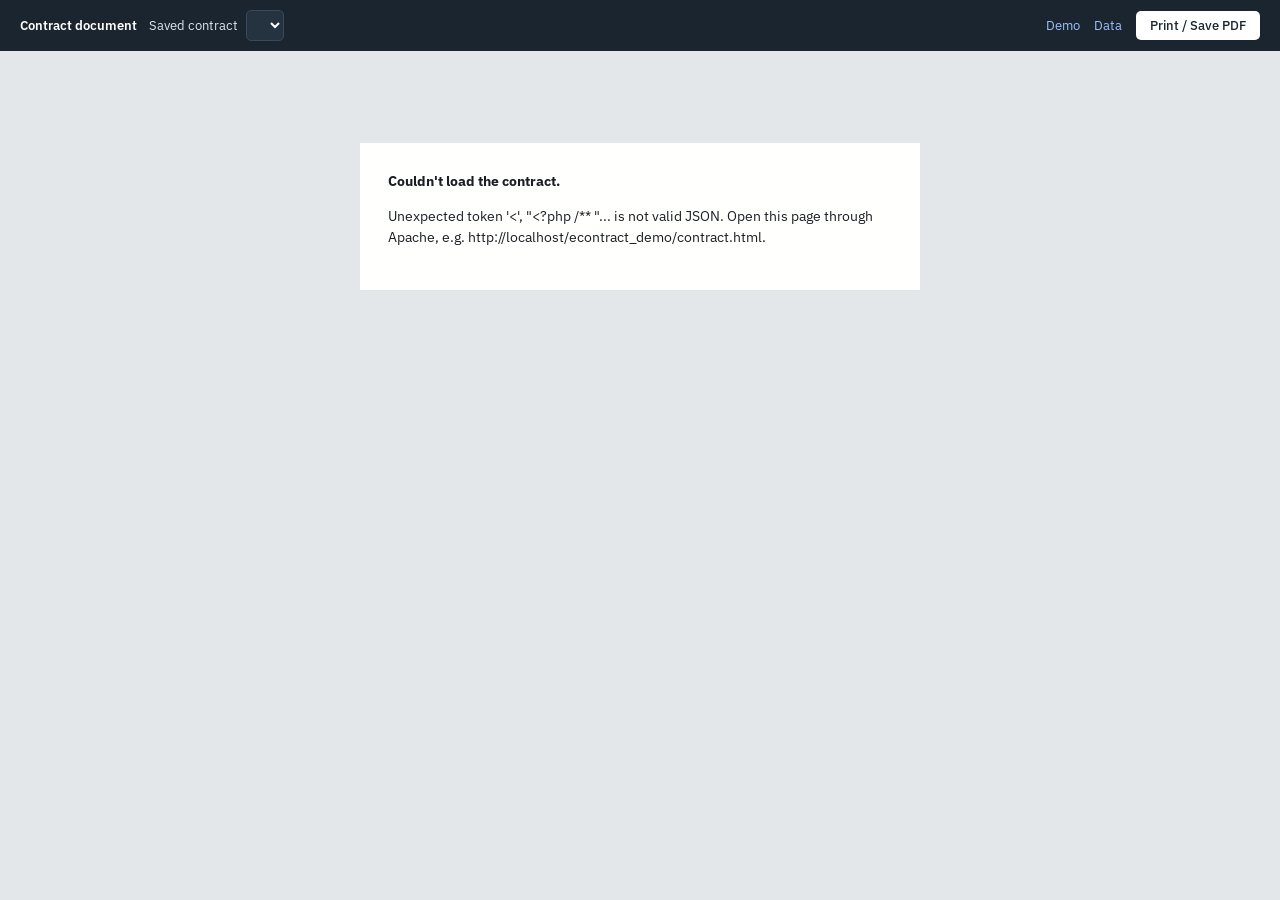
==== contract.html @ 786168d8 "Initial commit: eContract demo Contract builder with fixed main and optional sub-sections, JSON-file" ====
<!DOCTYPE html>
<html lang="en">
<head>
<meta charset="UTF-8">
<meta name="viewport" content="width=device-width, initial-scale=1">
<title>Contract Document</title>
<link rel="preconnect" href="https://fonts.googleapis.com">
<link rel="preconnect" href="https://fonts.gstatic.com" crossorigin>
<link rel="stylesheet" href="https://fonts.googleapis.com/css2?family=Source+Serif+4:ital,wght@0,400;0,600;0,700;1,400&family=IBM+Plex+Sans+Arabic:wght@400;600;700&family=IBM+Plex+Sans:wght@400;500;600&display=swap">
<link rel="stylesheet" href="contract-render.css">
<style>
  :root {
    --desk: #e4e7ea; --paper: #fffffe; --ink: #1b1f24; --ink-2: #555d66; --rule: #c9ced4; --fill: #f1f4f7;
    --accent: #1d4e6e; --draft: rgba(164, 97, 11, .10);
    --serif: "Source Serif 4", Georgia, "Times New Roman", serif;
    --sans: "IBM Plex Sans", "Segoe UI", system-ui, sans-serif;
    --arabic: "IBM Plex Sans Arabic", Tahoma, sans-serif;
  }
  * { box-sizing: border-box; }
  body { margin: 0; background: var(--desk); color: var(--ink); font: 14px/1.5 var(--sans); }

  /* toolbar (screen only) */
  .toolbar { position: sticky; top: 0; z-index: 5; background: #1b2530; color: #dfe6ec; display: flex; align-items: center; gap: 12px; flex-wrap: wrap; padding: 10px 20px; font-size: 13px; }
  .toolbar b { color: #fff; font-weight: 600; }
  .toolbar label { display: flex; align-items: center; gap: 8px; }
  .toolbar select { font: inherit; padding: 5px 8px; border-radius: 5px; border: 1px solid #3b4a58; background: #25323f; color: #fff; max-width: 60vw; }
  .toolbar .right { margin-left: auto; display: flex; gap: 14px; align-items: center; }
  .toolbar a { color: #9ec1ff; text-decoration: none; }
  .toolbar button { font: 500 13px var(--sans); background: #fff; color: #1b2530; border: 0; border-radius: 5px; padding: 6px 14px; cursor: pointer; }
  .toolbar button:focus-visible, .toolbar select:focus-visible, .toolbar a:focus-visible { outline: 2px solid #9ec1ff; outline-offset: 2px; }

  .desk { padding: 32px 16px 64px; }
  .sheet { position: relative; width: 210mm; max-width: 100%; min-height: 297mm; margin: 0 auto; background: var(--paper); padding: 22mm 20mm 20mm; box-shadow: 0 1px 2px rgba(0,0,0,.08), 0 16px 40px -20px rgba(0,0,0,.35); font: 11.5pt/1.6 var(--serif); overflow: hidden; }
  @media (max-width: 700px) { .sheet { padding: 28px 20px; min-height: 0; } }
  .watermark { position: absolute; inset: 0; display: grid; place-items: center; pointer-events: none; font: 700 120px var(--sans); letter-spacing: .15em; color: var(--draft); transform: rotate(-30deg); }

  /* document header */
  .doc-head { display: grid; grid-template-columns: 1fr auto 1fr; align-items: end; gap: 16px; padding-bottom: 12px; border-bottom: 3px double var(--ink); }
  .doc-head .en { font: 700 21pt/1.15 var(--serif); }
  .doc-head .ar { font: 600 19pt/1.3 var(--arabic); direction: rtl; text-align: right; }
  .doc-head .seal { width: 76px; height: 76px; border: 1.5px solid var(--accent); border-radius: 50%; display: grid; place-items: center; text-align: center; font: 600 7.5pt/1.2 var(--sans); color: var(--accent); letter-spacing: .04em; text-transform: uppercase; }
  @media (max-width: 700px) { .doc-head { grid-template-columns: 1fr; } .doc-head .seal { display: none; } .doc-head .ar { text-align: left; } }

  .ref { display: flex; flex-wrap: wrap; justify-content: space-between; gap: 6px 20px; margin-top: 10px; font: 9pt var(--sans); color: var(--ink-2); }
  .ref b { color: var(--ink); font-weight: 600; }
  .status { text-transform: uppercase; letter-spacing: .08em; font-weight: 600; }

  h2 { font: 600 9pt var(--sans); letter-spacing: .12em; text-transform: uppercase; color: var(--accent); margin: 26px 0 10px; }

  /* parties + summary */
  .grid2 { display: grid; grid-template-columns: 1fr 1fr; gap: 14px; }
  @media (max-width: 700px) { .grid2 { grid-template-columns: 1fr; } }
  .box { border: 1px solid var(--rule); padding: 10px 14px; }
  .box .role { font: 600 8.5pt var(--sans); color: var(--ink-2); text-transform: uppercase; letter-spacing: .08em; }
  .box .name { font-weight: 600; font-size: 12.5pt; margin-top: 2px; }
  .box .line { font-size: 10pt; color: var(--ink-2); }
  .blank { display: inline-block; min-width: 150px; border-bottom: 1px solid var(--ink-2); height: 1.2em; }

  table { width: 100%; border-collapse: collapse; font-size: 10.5pt; }
  th, td { text-align: left; padding: 6px 10px; border: 1px solid var(--rule); vertical-align: top; }
  th { font: 600 8.5pt var(--sans); letter-spacing: .06em; text-transform: uppercase; color: var(--ink-2); background: var(--fill); }
  td.num { text-align: right; font-variant-numeric: tabular-nums; }
  td.muted { color: var(--ink-2); font-style: italic; }
  td code { font: 9pt Consolas, monospace; color: var(--ink-2); }

  /* articles */
  .article { margin-top: 18px; break-inside: avoid; }
  .article h3 { font: 700 12.5pt var(--serif); margin: 0 0 6px; display: flex; gap: 10px; align-items: baseline; }
  .article h3 .no { font-family: var(--sans); font-size: 9pt; font-weight: 600; letter-spacing: .08em; text-transform: uppercase; color: var(--accent); min-width: 72px; }
  .article h3 .tag { margin-left: auto; font: 500 8pt var(--sans); color: var(--ink-2); text-transform: uppercase; letter-spacing: .08em; }
  .clause { display: grid; grid-template-columns: 38px 1fr; gap: 10px; margin: 4px 0; text-align: justify; hyphens: auto; }
  .clause .cn { font: 600 10pt var(--sans); color: var(--ink-2); padding-top: 2px; }
  .val { font-weight: 600; border-bottom: 1px solid var(--ink); padding: 0 2px; }
  .missing { color: #a4610b; font-style: italic; }

  /* signatures */
  .sign { display: grid; grid-template-columns: 1fr 1fr; gap: 40px; margin-top: 44px; break-inside: avoid; }
  @media (max-width: 700px) { .sign { grid-template-columns: 1fr; gap: 28px; } }
  .sign .sl { height: 54px; border-bottom: 1px solid var(--ink); }
  .sign .who { font: 600 10pt var(--sans); margin-top: 6px; }
  .sign .meta { font: 9pt var(--sans); color: var(--ink-2); display: flex; justify-content: space-between; margin-top: 2px; }

  .doc-foot { margin-top: 36px; padding-top: 8px; border-top: 1px solid var(--rule); display: flex; justify-content: space-between; gap: 12px; flex-wrap: wrap; font: 8.5pt var(--sans); color: var(--ink-2); }
  .empty { max-width: 560px; margin: 60px auto; background: var(--paper); padding: 28px; font-size: 14px; }

  /* Arabic (right-to-left) documents built from typed templates */
  .sheet[dir="rtl"] { font: 10.5pt/1.8 var(--arabic); }
  .sheet[dir="rtl"] * { letter-spacing: 0 !important; }
  .sheet[dir="rtl"] h2, .sheet[dir="rtl"] th, .sheet[dir="rtl"] .box .role, .sheet[dir="rtl"] .ref, .sheet[dir="rtl"] .sign .who, .sheet[dir="rtl"] .sign .meta, .sheet[dir="rtl"] .doc-foot { font-family: var(--arabic); text-transform: none; }
  .sheet[dir="rtl"] h2 { font-size: 10.5pt; font-weight: 700; }
  .doc-head .ar-main { font: 700 20pt/1.35 var(--arabic); }
  .doc-head .ar-main small { display: block; font-size: 12pt; font-weight: 600; color: var(--ink-2); }
  .doc-head .en-side { font: 600 13pt/1.3 var(--serif); color: var(--ink-2); text-align: left; }
  .sheet[dir="rtl"] .watermark { font-family: var(--arabic); font-size: 110px; }
  .cr-body { margin-top: 26px; }
  @media (max-width: 700px) { .doc-head .en-side { text-align: right; } }

  @page { size: A4; margin: 0; }
  @media print {
    body { background: #fff; -webkit-print-color-adjust: exact; print-color-adjust: exact; }
    .toolbar { display: none; }
    .desk { padding: 0; }
    .sheet { box-shadow: none; width: auto; min-height: 0; margin: 0; }
  }
</style>
</head>
<body>
<div class="toolbar">
  <b>Contract document</b>
  <label for="pick">Saved contract <select id="pick"></select></label>
  <div class="right">
    <a href="index.html">Demo</a>
    <a href="data.html">Data</a>
    <button type="button" id="printBtn">Print / Save PDF</button>
  </div>
</div>
<div class="desk"><div id="doc"><div class="empty">Loading contract…</div></div></div>

<script src="contract-render.js"></script>
<script>
const esc = s => String(s ?? "").replace(/[&<>"']/g, c => ({ "&": "&amp;", "<": "&lt;", ">": "&gt;", '"': "&quot;", "'": "&#39;" }[c]));
const humanize = k => k.replace(/_/g, " ").replace(/\b(sqm)\b/i, "(m²)").replace(/^\w/, c => c.toUpperCase());
const money = v => Number(v).toLocaleString("en-US", { minimumFractionDigits: 2, maximumFractionDigits: 2 });
const ORDINAL = ["One", "Two", "Three", "Four", "Five", "Six", "Seven", "Eight", "Nine", "Ten"];

let db = null;

function formatValue(input) {
  if (input.value == null || input.value === "") return null;
  return input.type === "decimal" && !isNaN(Number(input.value)) ? money(input.value) : String(input.value);
}

// Snapshot sections in document order: main first, then optional sections by their saved order.
function partsOf(uc) {
  return [uc.main_contract, ...[...(uc.sub_contract || [])].sort((a, b) => (a.order ?? 0) - (b.order ?? 0))].filter(Boolean);
}

function paragraphsOf(part) {
  const paras = part.paragraphs || [];
  return (part.paragraph_order || paras.map(p => p.id)).map(id => paras.find(p => p.id === id)).filter(Boolean);
}

function fillText(text, inputs) {
  return esc(text).replace(/\{\{(\w+)\}\}/g, (_, k) => {
    const input = inputs.find(i => i.key === k);
    const v = input && formatValue(input);
    return v != null ? `<span class="val">${esc(v)}</span>` : `<span class="missing">[${esc(humanize(k))}]</span>`;
  });
}

// Arabic contracts built from typed templates (articles, tables, generated scope/spec/warranty blocks).
function renderTypedDoc(uc) {
  const CR = window.ContractRender;
  const main = db.contract_sections.find(s => s.id === uc.contract_section_id);
  const contract = db.contracts.find(c => c.id === main?.contract_id) || { id: "", title_en: "", title_ar: "" };
  const user = db.users.find(u => u.id === uc.user_id);
  const detail = db.contract_details.find(d => d.user_contract_id === uc.id);
  const parts = partsOf(uc);
  const values = CR.valuesOf(parts);
  const no = `EC-${String(uc.id).padStart(6, "0")}`;
  const supplier = uc.main_contract.inputs.find(i => i.type === "choice");
  const supplierLabel = supplier?.options.find(o => o.value === supplier.value)?.label;
  const status = { draft: "مسودة", submitted: "مقدَّم" }[uc.status] ?? uc.status;
  const date = "التاريخ: ____ / ____ / ______";

  document.title = `${contract.title_ar} ${no}`;

  return `<article class="sheet" dir="rtl" lang="ar">
    ${uc.status === "draft" ? `<div class="watermark" aria-hidden="true">مسودة</div>` : ""}

    <header class="doc-head">
      <div class="ar-main">${esc(contract.title_ar)}<small>${esc(uc.main_contract.title)}</small></div>
      <div class="seal">e-<br>Contract</div>
      <div class="en-side" dir="ltr">${esc(contract.title_en)}</div>
    </header>
    <div class="ref">
      <span>رقم العقد <b dir="ltr">${no}</b></span>
      <span>النموذج <b>#${esc(contract.id)}</b> · القسم الرئيسي <b>#${esc(uc.contract_section_id)}</b></span>
      <span>الحالة <b>${esc(status)}</b></span>
    </div>

    <h2>الأطراف</h2>
    <div class="grid2">
      <div class="box">
        <div class="role">الطرف الأول (المالك)</div>
        <div class="name"><span class="blank"></span></div>
        <div class="line">يُستكمل الاسم والعنوان عند التوقيع</div>
      </div>
      <div class="box">
        <div class="role">الطرف الثاني (المقاول)</div>
        <div class="name">${esc(user?.name ?? `مستخدم #${uc.user_id}`)}</div>
        <div class="line" dir="ltr" style="text-align:right">${esc(user?.email ?? "")}</div>
        <div class="line">رقم المقاول ${esc(uc.user_id)}</div>
      </div>
    </div>

    <h2>ملخص العقد</h2>
    <table>
      <tbody>
        ${values.contract_value ? `<tr><th style="width:38%">قيمة العقد</th><td>${esc(CR.formatNumber(values.contract_value, { money: true }))} ريال</td></tr>` : ""}
        ${supplierLabel ? `<tr><th>توريد المواد مسؤولية</th><td>${esc(supplierLabel)}</td></tr>` : ""}
        <tr><th>أقسام الأعمال المختارة</th><td>${parts.slice(1).map(p => esc(p.title)).join("، ") || "لا يوجد"}</td></tr>
      </tbody>
    </table>

    <div class="cr-body">${CR.renderBody(parts)}</div>

    <section class="sign">
      <div><div class="sl"></div><div class="who">عن الطرف الأول (المالك)</div><div class="meta"><span>&nbsp;</span><span>${date}</span></div></div>
      <div><div class="sl"></div><div class="who">عن الطرف الثاني (المقاول)</div><div class="meta"><span>${esc(user?.name ?? "")}</span><span>${date}</span></div></div>
    </section>

    <footer class="doc-foot">
      <span dir="ltr">${no} · ${parts.map(p => `${esc(p.section_key)} v${esc(p.version)}`).join(" · ")}</span>
      <span>${detail ? `سجل التقارير #${detail.id}` : "لا يوجد سجل تقارير"}</span>
    </footer>
  </article>`;
}

function renderDoc(uc) {
  if (window.ContractRender.isTyped(uc.main_contract)) return renderTypedDoc(uc);
  const main = db.contract_sections.find(s => s.id === uc.contract_section_id);
  const contract = db.contracts.find(c => c.id === main?.contract_id) || { title_en: "Contract", title_ar: "" };
  const user = db.users.find(u => u.id === uc.user_id);
  const detail = db.contract_details.find(d => d.user_contract_id === uc.id);
  const parts = partsOf(uc);
  const allInputs = parts.flatMap(p => (p.inputs || []).map(i => ({ ...i, section: p.title })));
  const byKey = k => allInputs.find(i => i.key === k);
  const valueInput = allInputs.find(i => i.type === "decimal" && /value|amount|price/.test(i.key));
  const projectInput = allInputs.find(i => /project/.test(i.key));

  document.title = `${contract.title_en} #${uc.id}`;

  return `<article class="sheet">
    ${uc.status === "draft" ? `<div class="watermark" aria-hidden="true">DRAFT</div>` : ""}

    <header class="doc-head">
      <div class="en">${esc(contract.title_en)}</div>
      <div class="seal">e-<br>Contract</div>
      <div class="ar" lang="ar">${esc(contract.title_ar)}</div>
    </header>
    <div class="ref">
      <span>Contract No. <b>EC-${String(uc.id).padStart(6, "0")}</b></span>
      <span>Template <b>#${esc(contract.id)}</b> · main section <b>#${esc(uc.contract_section_id)}</b></span>
      <span>Status <b class="status">${esc(uc.status)}</b></span>
    </div>

    <h2>Parties</h2>
    <div class="grid2">
      <div class="box">
        <div class="role">Contractor</div>
        <div class="name">${esc(user?.name ?? `User #${uc.user_id}`)}</div>
        <div class="line">${esc(user?.email ?? "")}</div>
        <div class="line">Contractor ID ${esc(uc.user_id)}</div>
      </div>
      <div class="box">
        <div class="role">Employer</div>
        <div class="name"><span class="blank"></span></div>
        <div class="line">Name and address to be completed on signing</div>
      </div>
    </div>

    <h2>Contract summary</h2>
    <table>
      <tbody>
        ${projectInput ? `<tr><th style="width:38%">Project</th><td>${esc(formatValue(projectInput) ?? "—")}</td></tr>` : ""}
        ${valueInput ? `<tr><th>Total contract value</th><td>SAR ${esc(formatValue(valueInput) ?? "—")}</td></tr>` : ""}
        <tr><th>Sections included</th><td>${parts.map(p => esc(p.title)).join(", ")}</td></tr>
      </tbody>
    </table>

    <h2>Terms and conditions</h2>
    ${parts.map((p, i) => `<section class="article">
      <h3><span class="no">Article ${ORDINAL[i] ?? i + 1}</span>${esc(p.title)}<span class="tag">${p.fixed ? "Main · fixed" : "Optional"}</span></h3>
      ${paragraphsOf(p).map((para, j) => `<div class="clause"><span class="cn">${i + 1}.${j + 1}</span><p style="margin:0">${fillText(para.text, p.inputs || [])}</p></div>`).join("")}
    </section>`).join("")}

    <h2>Schedule A · Entered particulars</h2>
    <table>
      <thead><tr><th>Particular</th><th>Value</th><th>Article</th></tr></thead>
      <tbody>${allInputs.map(inp => {
        const v = formatValue(inp);
        return `<tr><td>${esc(humanize(inp.key))}</td>${v == null ? `<td class="muted">not provided</td>` : `<td class="${inp.type === "decimal" ? "num" : ""}">${esc(v)}</td>`}<td>${esc(inp.section)}</td></tr>`;
      }).join("")}</tbody>
    </table>

    <section class="sign">
      <div><div class="sl"></div><div class="who">For the Contractor</div><div class="meta"><span>${esc(user?.name ?? "")}</span><span>Date: ____ / ____ / ______</span></div></div>
      <div><div class="sl"></div><div class="who">For the Employer</div><div class="meta"><span>&nbsp;</span><span>Date: ____ / ____ / ______</span></div></div>
    </section>

    <footer class="doc-foot">
      <span>EC-${String(uc.id).padStart(6, "0")} · ${parts.map(p => `${esc(p.section_key)} v${esc(p.version)}`).join(" · ")}</span>
      <span>${detail ? `Reporting record #${detail.id}` : "No reporting record"}</span>
    </footer>
  </article>`;
}

function show(id) {
  const uc = db.user_contracts.find(u => u.id === id);
  document.getElementById("doc").innerHTML = uc ? renderDoc(uc)
    : `<div class="empty">No saved contract with id ${esc(id)}. Fill one in on the <a href="index.html">demo page</a>.</div>`;
  const url = new URL(location.href);
  url.searchParams.set("id", id);
  history.replaceState(null, "", url);
}

document.getElementById("pick").addEventListener("change", e => show(Number(e.target.value)));
document.getElementById("printBtn").addEventListener("click", () => window.print());

fetch("api.php", { cache: "no-store" })
  .then(r => { if (!r.ok) throw new Error(`api.php returned ${r.status}`); return r.json(); })
  .then(data => {
    db = data.tables;
    const list = db.user_contracts;
    if (!list.length) {
      document.getElementById("doc").innerHTML = `<div class="empty">No saved contracts yet. Fill one in on the <a href="index.html">demo page</a>.</div>`;
      return;
    }
    const wanted = Number(new URLSearchParams(location.search).get("id")) || list[0].id;
    document.getElementById("pick").innerHTML = list.map(u => {
      const user = db.users.find(x => x.id === u.user_id);
      return `<option value="${u.id}" ${u.id === wanted ? "selected" : ""}>EC-${String(u.id).padStart(6, "0")} · ${esc(user?.name ?? "")} · ${esc(u.status)}</option>`;
    }).join("");
    show(wanted);
  })
  .catch(e => {
    document.getElementById("doc").innerHTML = `<div class="empty"><b>Couldn't load the contract.</b><p>${esc(e.message)}. Open this page through Apache, e.g. http://localhost/econtract_demo/contract.html.</p></div>`;
  });
</script>
</body>
</html>
---- contract-render.css ----
/* Styles for contracts rendered by contract-render.js (builder preview and document page). */
.cr-doc { line-height: 1.85; }
.cr-doc[dir="rtl"] { font-family: "IBM Plex Sans Arabic", Tahoma, "Segoe UI", sans-serif; text-align: right; }
.cr-doc p { margin: 0; }

.cr-annex { background: #25384d; color: #fff; text-align: center; font-size: 1.1em; font-weight: 600; padding: 8px 12px; margin: 28px 0 6px; break-after: avoid; }
.cr-annex:first-child { margin-top: 0; }
.cr-article { background: #0e5a4c; color: #fff; font-size: 1em; font-weight: 600; padding: 6px 12px; margin: 24px 0 10px; break-after: avoid; }
.cr-sub { font-size: .95em; font-weight: 700; margin: 14px 0 4px; }
.cr-section { background: #dcebf7; color: #1b2a38; border: 1px solid #b7d3ea; font-size: .95em; font-weight: 700; padding: 6px 10px; margin: 20px 0 8px; break-after: avoid; }
.cr-note { color: #6b7280; font-size: .85em; text-align: center; margin: 2px 0 10px; }
.cr-note.cr-start { text-align: start; }
.cr-text { margin: 6px 0; }

.cr-clause { display: grid; grid-template-columns: 2.2em minmax(0, 1fr); gap: 2px 6px; margin: 3px 0; }
.cr-clause p { text-align: justify; }
.cr-no { color: #555d66; font-variant-numeric: tabular-nums; }

.cr-choice { display: flex; flex-wrap: wrap; align-items: center; gap: 8px 22px; justify-content: center; margin: 8px 0 12px; }
.cr-opt { display: inline-flex; align-items: center; gap: 6px; }
.cr-box { display: inline-block; flex: none; width: 1em; height: 1em; border: 1.5px solid currentColor; border-radius: 2px; position: relative; vertical-align: -0.15em; }
.cr-box.on { background: #1f6feb; border-color: #1f6feb; }
.cr-box.on::after { content: ""; position: absolute; left: 30%; top: 8%; width: 30%; height: 55%; border: solid #fff; border-width: 0 2px 2px 0; transform: rotate(45deg); }

.cr-wrap { overflow-x: auto; margin: 8px 0 14px; }
.cr-table { width: 100%; border-collapse: collapse; font-size: .88em; }
.cr-table caption { background: #17607f; color: #fff; font-weight: 600; padding: 5px 8px; text-align: center; }
.cr-table th { background: #1f6b3d; color: #fff; font-weight: 600; }
.cr-table th, .cr-table td { border: 1px solid #b9d9c2; padding: 5px 8px; text-align: start; vertical-align: top; }
.cr-table tbody tr:nth-child(odd) td { background: #eaf6ed; }
.cr-table .cr-n { width: 3.2em; text-align: center; }
.cr-table .cr-num { text-align: center; font-variant-numeric: tabular-nums; white-space: nowrap; }
.cr-table .cr-emptyrow { text-align: center; color: #6b7280; }
.cr-total td { font-weight: 700; background: #cfe9d6 !important; }
.cr-mat th { background: #bfe0f0; color: #1b2a38; }
.cr-mat td { border-color: #9cc8e0; }
.cr-mat tbody tr:nth-child(odd) td { background: #e3f1f9; }

.cr-items { list-style: none; margin: 0; padding: 0; display: flex; flex-direction: column; gap: 2px; }
.cr-items li { display: flex; align-items: center; gap: 8px; }
.cr-items li.cr-off { color: #8a939b; }

.cr-spec { margin: 10px 0 4px; }
.cr-spec h5 { margin: 12px 0 2px; font-size: .95em; }
.cr-intro { margin-bottom: 4px !important; }

.cr-val { background: #e8f0fe; border-radius: 3px; padding: 0 3px; font-weight: 600; }
.cr-missing { color: #a4610b; font-style: italic; }
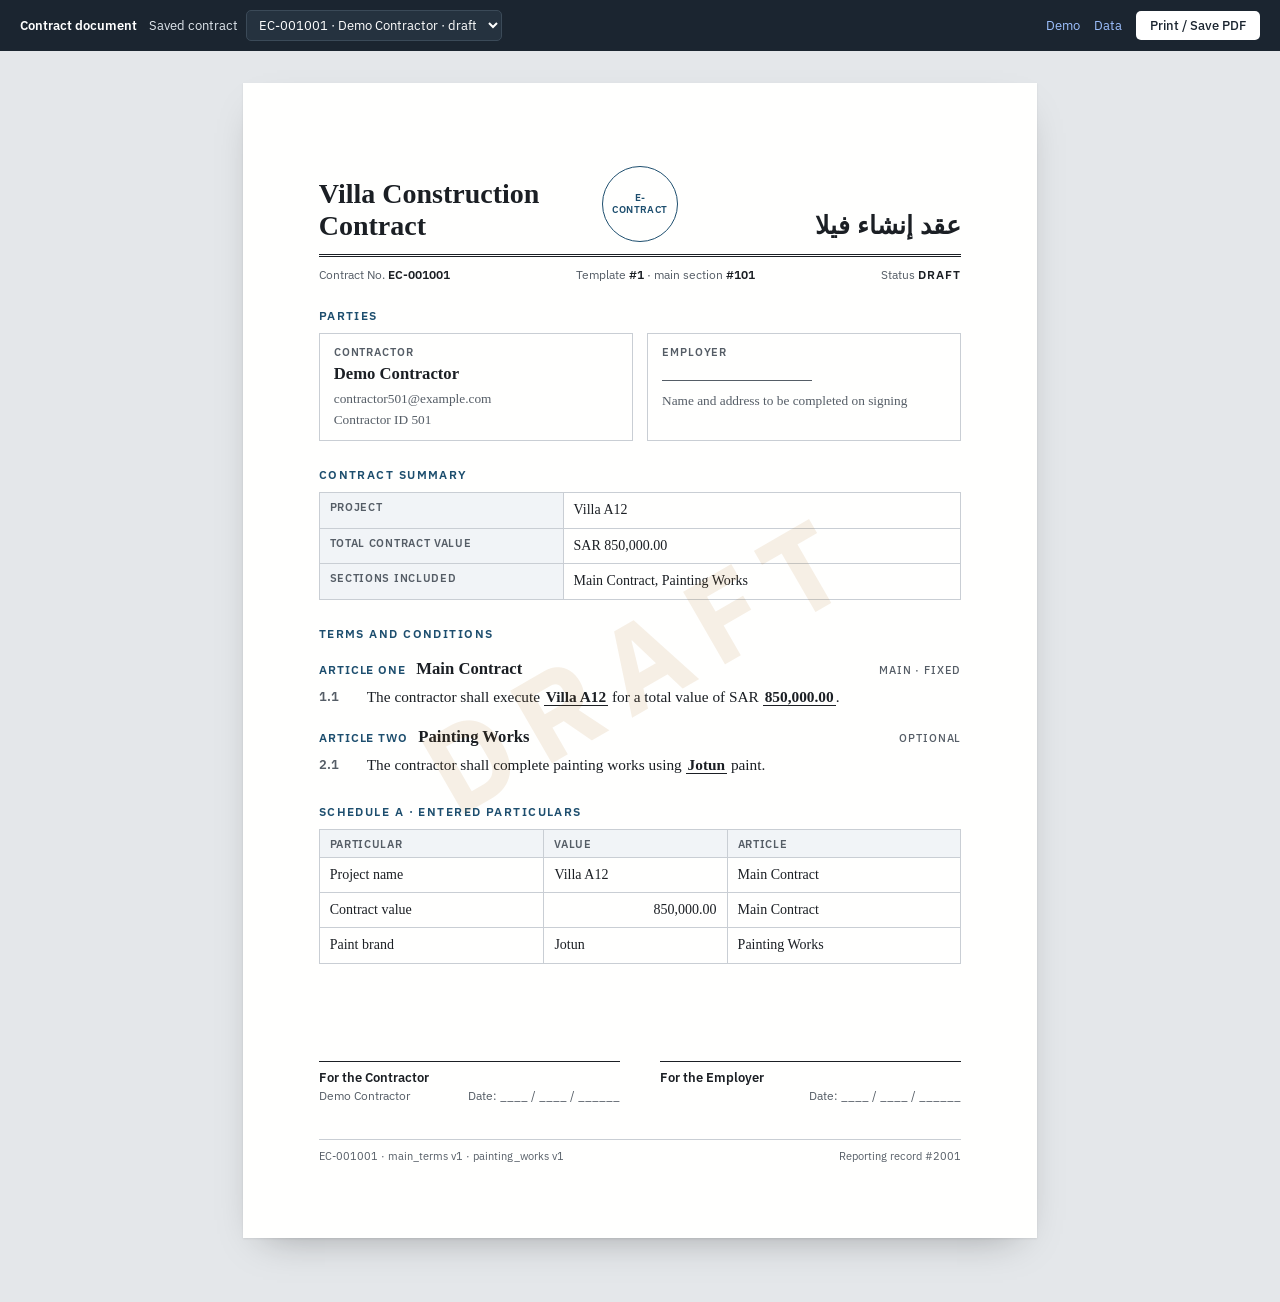
==== commit ac56952d: "Run on static hosting without PHP Add api-client.js: pages use api.php when PHP answers, otherwise l" ====
--- a/contract.html
+++ b/contract.html
@@ -116,6 +116,7 @@
 </div>
 <div class="desk"><div id="doc"><div class="empty">Loading contract…</div></div></div>
 
+<script src="api-client.js"></script>
 <script src="contract-render.js"></script>
 <script>
 const esc = s => String(s ?? "").replace(/[&<>"']/g, c => ({ "&": "&amp;", "<": "&lt;", ">": "&gt;", '"': "&quot;", "'": "&#39;" }[c]));
@@ -169,7 +170,7 @@
     ${uc.status === "draft" ? `<div class="watermark" aria-hidden="true">مسودة</div>` : ""}
 
     <header class="doc-head">
-      <div class="ar-main">${esc(contract.title_ar)}<small>${esc(uc.main_contract.title)}</small></div>
+      <div class="ar-main">${esc(contract.title_ar)}${uc.main_contract.title !== contract.title_ar ? `<small>${esc(uc.main_contract.title)}</small>` : ""}</div>
       <div class="seal">e-<br>Contract</div>
       <div class="en-side" dir="ltr">${esc(contract.title_en)}</div>
     </header>
@@ -308,8 +309,7 @@
 document.getElementById("pick").addEventListener("change", e => show(Number(e.target.value)));
 document.getElementById("printBtn").addEventListener("click", () => window.print());
 
-fetch("api.php", { cache: "no-store" })
-  .then(r => { if (!r.ok) throw new Error(`api.php returned ${r.status}`); return r.json(); })
+EContractAPI.get()
   .then(data => {
     db = data.tables;
     const list = db.user_contracts;
@@ -325,7 +325,7 @@
     show(wanted);
   })
   .catch(e => {
-    document.getElementById("doc").innerHTML = `<div class="empty"><b>Couldn't load the contract.</b><p>${esc(e.message)}. Open this page through Apache, e.g. http://localhost/econtract_demo/contract.html.</p></div>`;
+    document.getElementById("doc").innerHTML = `<div class="empty"><b>Couldn't load the contract.</b><p>${esc(e.message)}. Open the site over http(s) (XAMPP or a static host), not as a local file.</p></div>`;
   });
 </script>
 </body>
